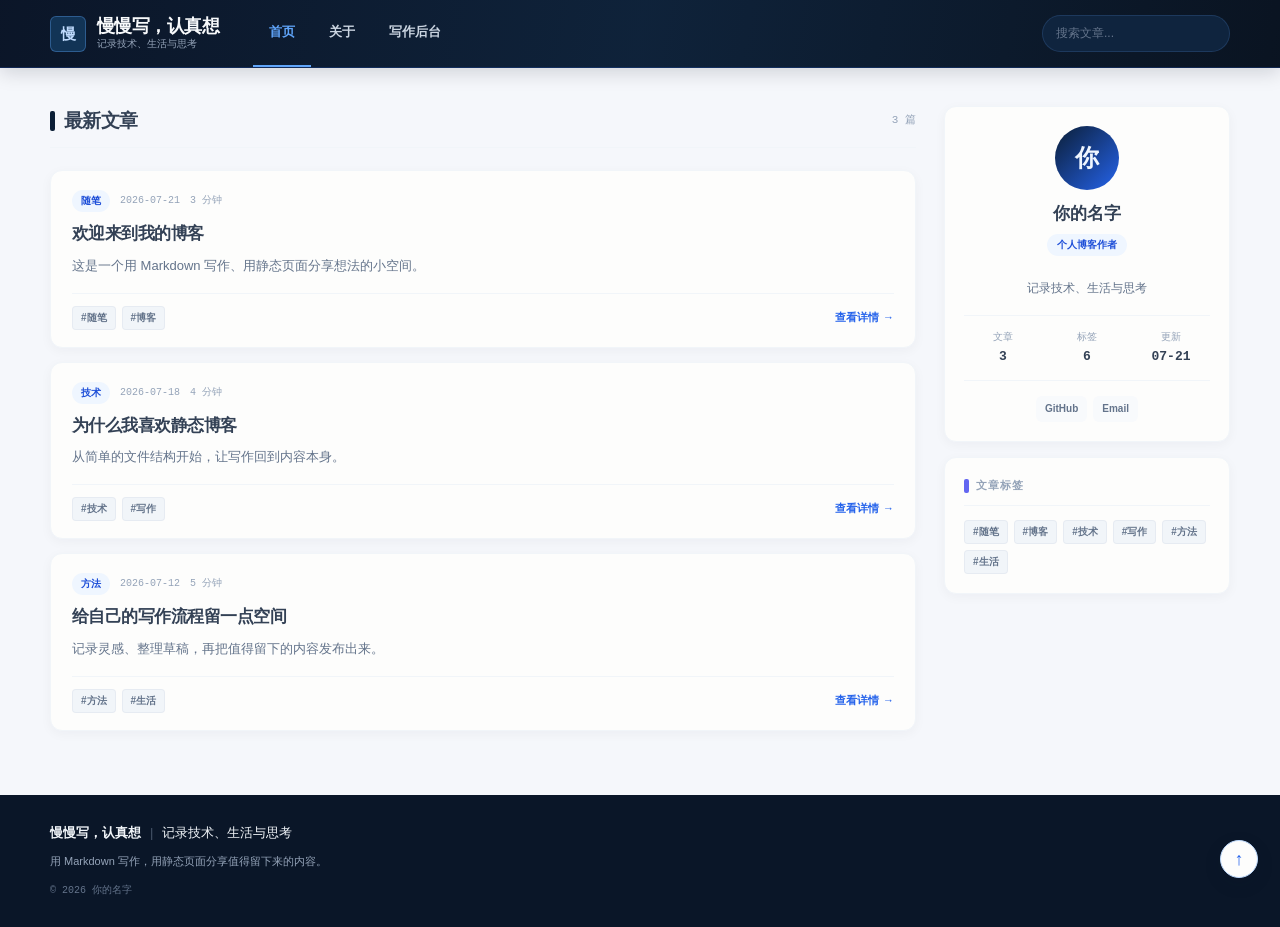
==== index.html @ c5076137 "Initial commit" ====
<!doctype html>
<html lang="zh-CN">
  <head>
    <meta charset="UTF-8" />
    <meta name="viewport" content="width=device-width, initial-scale=1.0" />
    <meta name="description" content="个人博客，记录技术、生活与思考" />
    <meta name="theme-color" content="#0b1e36" />
    <title>个人博客</title>
    <link rel="stylesheet" href="css/style.css" />
    <script src="js/config.js" defer></script>
    <script src="js/markdown.js" defer></script>
    <script src="js/app.js" defer></script>
  </head>
  <body>
    <header class="navbar">
      <div class="nav-container">
        <a class="nav-brand-group" href="#/" aria-label="返回首页">
          <span class="nav-logo" data-brand-mark>博</span>
          <span class="nav-brand-text">
            <strong class="nav-brand" data-site-title>个人博客</strong>
            <small class="nav-tagline" data-site-description>记录技术、生活与思考</small>
          </span>
        </a>

        <nav class="nav-center" id="site-nav" aria-label="主导航">
          <a class="nav-link" href="#/" data-nav="home">首页</a>
          <a class="nav-link" href="#/about" data-nav="about">关于</a>
          <a class="nav-link" href="admin/" target="_blank" rel="noreferrer">写作后台</a>
        </nav>

        <div class="nav-actions">
          <label class="nav-search">
            <span class="sr-only">搜索文章</span>
            <input id="searchInput" class="nav-search-input" type="search" placeholder="搜索文章..." autocomplete="off" />
          </label>
          <button class="nav-mobile-toggle" id="menuToggle" type="button" aria-expanded="false" aria-controls="site-nav">菜单</button>
        </div>
      </div>
    </header>

    <main id="app" class="main-content" tabindex="-1"></main>

    <footer class="footer">
      <div class="footer-inner">
        <div class="footer-brand">
          <span class="footer-brand-name" data-site-title>个人博客</span>
          <span class="footer-sep">|</span>
          <span data-site-description>记录技术、生活与思考</span>
        </div>
        <p class="footer-desc">用 Markdown 写作，用静态页面分享值得留下来的内容。</p>
        <p class="footer-copy">© <span data-current-year>2026</span> <span data-site-author>你的名字</span></p>
      </div>
    </footer>

    <button class="back-to-top" id="backToTop" type="button" aria-label="回到顶部">↑</button>
  </body>
</html>
---- css/style.css ----
:root {
  color-scheme: light;
  --color-bg: #f5f7fb;
  --color-surface: #fdfdfc;
  --color-surface-soft: #f8fafc;
  --color-text: #334155;
  --color-text-secondary: #64748b;
  --color-text-muted: #94a3b8;
  --color-brand-deep: #0b1e36;
  --color-brand-primary: #123456;
  --color-brand-blue: #2563eb;
  --color-primary-hover: #1d4ed8;
  --color-border: #e2e8f0;
  --color-border-light: #f1f5f9;
  --color-card-shadow: rgba(15, 23, 42, 0.04);
  --color-card-hover-shadow: rgba(15, 23, 42, 0.1);
  --color-tag-bg: #f1f5f9;
  --color-tag-text: #64748b;
  --color-tag-hover-bg: #eff6ff;
  --color-tag-hover-text: #2563eb;
  --color-category-bg: #eff6ff;
  --color-category-text: #1d4ed8;
  --font-sans: ui-sans-serif, -apple-system, BlinkMacSystemFont, "Segoe UI", "Noto Sans SC", sans-serif;
  --font-display: ui-sans-serif, -apple-system, BlinkMacSystemFont, "Segoe UI", "Noto Sans SC", sans-serif;
  --font-mono: ui-monospace, SFMono-Regular, Menlo, Consolas, monospace;
  --max-width-wide: 1180px;
  --max-width: 780px;
  --nav-height: 68px;
  --border-radius-sm: 6px;
  --border-radius: 12px;
  --border-radius-lg: 16px;
}

* {
  box-sizing: border-box;
}

html {
  scroll-behavior: smooth;
  font-size: 16px;
  -webkit-font-smoothing: antialiased;
}

body {
  min-width: 320px;
  min-height: 100vh;
  margin: 0;
  display: flex;
  flex-direction: column;
  background: var(--color-bg);
  color: var(--color-text);
  font-family: var(--font-sans);
  line-height: 1.6;
}

button,
input,
a {
  -webkit-tap-highlight-color: transparent;
}

a {
  color: var(--color-brand-blue);
  text-decoration: none;
  transition: color 180ms ease, background 180ms ease, border-color 180ms ease, transform 180ms ease;
}

a:hover {
  color: var(--color-primary-hover);
}

button:focus-visible,
input:focus-visible,
a:focus-visible {
  outline: 3px solid rgba(37, 99, 235, 0.3);
  outline-offset: 3px;
}

.sr-only {
  position: absolute;
  width: 1px;
  height: 1px;
  padding: 0;
  overflow: hidden;
  clip: rect(0, 0, 0, 0);
  white-space: nowrap;
  border: 0;
}

.navbar {
  position: sticky;
  top: 0;
  z-index: 20;
  height: var(--nav-height);
  background: linear-gradient(100deg, rgba(6, 17, 36, 0.98), rgba(10, 30, 54, 0.98), rgba(5, 15, 29, 0.98));
  border-bottom: 1px solid rgba(37, 99, 235, 0.22);
  box-shadow: 0 5px 18px rgba(5, 15, 29, 0.15);
}

.nav-container {
  width: min(var(--max-width-wide), calc(100% - 40px));
  height: 100%;
  margin: 0 auto;
  display: flex;
  align-items: center;
}

.nav-brand-group {
  display: flex;
  align-items: center;
  gap: 11px;
  color: #f1f5f9;
}

.nav-brand-group:hover {
  color: #f1f5f9;
}

.nav-logo {
  width: 36px;
  height: 36px;
  display: grid;
  place-items: center;
  border: 1px solid rgba(96, 165, 250, 0.35);
  border-radius: var(--border-radius-sm);
  background: var(--color-brand-primary);
  color: #bfdbfe;
  font-size: 15px;
  font-weight: 800;
}

.nav-brand-text {
  display: flex;
  flex-direction: column;
}

.nav-brand {
  color: #f8fafc;
  font-size: 18px;
  font-weight: 800;
  letter-spacing: -0.03em;
  line-height: 1.2;
}

.nav-tagline {
  color: #94a3b8;
  font-size: 10px;
  line-height: 1.4;
}

.nav-center {
  height: 100%;
  margin-left: 34px;
  display: flex;
  align-items: center;
  gap: 2px;
}

.nav-link {
  height: 100%;
  padding: 0 16px;
  display: inline-flex;
  align-items: center;
  border-bottom: 2px solid transparent;
  color: #cbd5e1;
  font-size: 13px;
  font-weight: 600;
}

.nav-link:hover,
.nav-link.active {
  border-bottom-color: #60a5fa;
  color: #60a5fa;
}

.nav-actions {
  margin-left: auto;
  display: flex;
  align-items: center;
  gap: 10px;
}

.nav-search {
  position: relative;
}

.nav-search-input {
  width: 188px;
  padding: 8px 13px;
  border: 1px solid rgba(30, 58, 95, 0.95);
  border-radius: 999px;
  outline: 0;
  background: rgba(15, 36, 62, 1);
  color: #e2e8f0;
  font: inherit;
  font-size: 12px;
  transition: width 200ms ease, border-color 200ms ease, box-shadow 200ms ease;
}

.nav-search-input::placeholder {
  color: #64748b;
}

.nav-search-input:focus {
  width: 240px;
  border-color: #60a5fa;
  box-shadow: 0 0 0 1px #60a5fa;
}

.nav-mobile-toggle {
  display: none;
  min-height: 42px;
  padding: 0 12px;
  border: 1px solid rgba(30, 58, 95, 0.95);
  border-radius: var(--border-radius-sm);
  background: transparent;
  color: #cbd5e1;
  cursor: pointer;
  font: inherit;
  font-size: 12px;
}

.main-content {
  flex: 1;
  padding: 38px 20px 64px;
}

.container {
  max-width: var(--max-width-wide);
  margin: 0 auto;
}

.container--narrow {
  max-width: var(--max-width);
}

.home-layout {
  display: grid;
  grid-template-columns: minmax(0, 1fr) 286px;
  gap: 28px;
  align-items: start;
}

.article-list,
.sidebar {
  min-width: 0;
}

.filter-bar {
  min-height: 42px;
  margin-bottom: 20px;
  padding: 9px 13px;
  display: flex;
  align-items: center;
  justify-content: space-between;
  gap: 14px;
  border: 1px solid #bfdbfe;
  border-radius: var(--border-radius-sm);
  background: rgba(239, 246, 255, 0.72);
  color: #1e40af;
  font-size: 12px;
}

.filter-bar a {
  color: var(--color-brand-blue);
  font-weight: 700;
  text-decoration: underline;
}

.section-heading {
  margin-bottom: 22px;
  padding-bottom: 11px;
  display: flex;
  align-items: center;
  justify-content: space-between;
  gap: 16px;
  border-bottom: 1px solid var(--color-border-light);
}

.section-heading-left {
  display: flex;
  align-items: center;
  gap: 9px;
}

.section-heading-left h1 {
  margin: 0;
  color: var(--color-text);
  font-size: 19px;
  font-weight: 800;
  letter-spacing: -0.03em;
}

.section-heading-bar {
  width: 5px;
  height: 20px;
  border-radius: 2px;
  background: var(--color-brand-deep);
}

.post-count {
  color: var(--color-text-muted);
  font-family: var(--font-mono);
  font-size: 11px;
}

.card-list {
  display: flex;
  flex-direction: column;
  gap: 14px;
}

.card {
  display: block;
  padding: 19px 21px 17px;
  border: 1px solid var(--color-border-light);
  border-radius: var(--border-radius);
  background: var(--color-surface);
  box-shadow: 0 3px 12px var(--color-card-shadow);
}

.card:hover {
  border-color: #bfdbfe;
  box-shadow: 0 10px 24px var(--color-card-hover-shadow);
  transform: translateY(-2px);
}

.card-meta {
  display: flex;
  flex-wrap: wrap;
  align-items: center;
  gap: 10px;
  margin-bottom: 10px;
  color: var(--color-text-muted);
  font-family: var(--font-mono);
  font-size: 10px;
}

.card-category {
  padding: 3px 9px;
  border-radius: 999px;
  background: var(--color-category-bg);
  color: var(--color-category-text);
  font-family: var(--font-sans);
  font-size: 10px;
  font-weight: 700;
}

.card-title {
  margin: 0 0 8px;
  color: var(--color-text);
  font-size: 17px;
  font-weight: 800;
  letter-spacing: -0.03em;
  line-height: 1.45;
}

.card:hover .card-title {
  color: var(--color-brand-blue);
}

.card-excerpt {
  display: -webkit-box;
  margin: 0;
  overflow: hidden;
  color: var(--color-text-secondary);
  font-size: 13px;
  line-height: 1.75;
  -webkit-box-orient: vertical;
  -webkit-line-clamp: 2;
}

.card-bottom {
  min-height: 29px;
  margin-top: 15px;
  padding-top: 12px;
  display: flex;
  align-items: center;
  justify-content: space-between;
  gap: 14px;
  border-top: 1px solid var(--color-border-light);
}

.card-tags,
.tag-cloud,
.article-tags,
.author-socials {
  display: flex;
  flex-wrap: wrap;
  gap: 6px;
}

.tag {
  padding: 3px 8px;
  border: 1px solid rgba(226, 232, 240, 0.72);
  border-radius: 4px;
  background: var(--color-tag-bg);
  color: var(--color-tag-text);
  cursor: pointer;
  font-size: 10px;
  font-weight: 600;
}

.tag:hover,
.tag.is-selected {
  border-color: #bfdbfe;
  background: var(--color-tag-hover-bg);
  color: var(--color-tag-hover-text);
}

.card-read-more {
  display: inline-flex;
  align-items: center;
  gap: 4px;
  flex-shrink: 0;
  color: var(--color-brand-blue);
  font-size: 11px;
  font-weight: 800;
}

.card-read-more span {
  transition: transform 180ms ease;
}

.card:hover .card-read-more span {
  transform: translateX(4px);
}

.sidebar {
  display: flex;
  flex-direction: column;
  gap: 15px;
}

.sidebar-card {
  padding: 19px;
  border: 1px solid var(--color-border-light);
  border-radius: var(--border-radius);
  background: var(--color-surface);
  box-shadow: 0 3px 12px var(--color-card-shadow);
}

.author-card {
  text-align: center;
}

.author-avatar {
  width: 64px;
  height: 64px;
  margin: 0 auto 10px;
  display: grid;
  place-items: center;
  overflow: hidden;
  border-radius: 50%;
  background: linear-gradient(135deg, #0b1e36, #2563eb);
  color: #eff6ff;
  font-size: 24px;
  font-weight: 800;
}

.author-avatar img {
  width: 100%;
  height: 100%;
  object-fit: cover;
}

.author-name {
  margin: 0;
  color: var(--color-text);
  font-size: 17px;
  font-weight: 800;
}

.author-title {
  display: inline-block;
  margin-top: 7px;
  padding: 3px 10px;
  border-radius: 999px;
  background: var(--color-category-bg);
  color: var(--color-category-text);
  font-size: 10px;
  font-weight: 700;
}

.author-bio {
  margin: 12px 0 0;
  color: var(--color-text-secondary);
  font-size: 12px;
  line-height: 1.7;
}

.author-stats {
  margin-top: 16px;
  padding: 13px 0;
  display: grid;
  grid-template-columns: repeat(3, 1fr);
  gap: 6px;
  border-top: 1px solid var(--color-border-light);
  border-bottom: 1px solid var(--color-border-light);
}

.author-stats div {
  display: grid;
  gap: 2px;
}

.author-stats span {
  color: var(--color-text-muted);
  font-size: 10px;
}

.author-stats strong {
  color: var(--color-text);
  font-family: var(--font-mono);
  font-size: 13px;
}

.author-socials {
  justify-content: center;
  margin-top: 15px;
}

.social-btn {
  padding: 5px 9px;
  border-radius: var(--border-radius-sm);
  background: var(--color-surface-soft);
  color: var(--color-text-secondary);
  font-size: 10px;
  font-weight: 700;
}

.social-btn:hover {
  background: var(--color-tag-hover-bg);
  color: var(--color-brand-blue);
}

.sidebar-card-title {
  margin: 0 0 14px;
  padding-bottom: 10px;
  display: flex;
  align-items: center;
  gap: 7px;
  border-bottom: 1px solid var(--color-border-light);
  color: var(--color-text-muted);
  font-size: 11px;
  font-weight: 800;
  letter-spacing: 0.1em;
  text-transform: uppercase;
}

.title-bar {
  width: 5px;
  height: 14px;
  border-radius: 2px;
  background: #6366f1;
}

.loading {
  min-height: 260px;
  display: grid;
  place-items: center;
  gap: 10px;
  color: var(--color-text-muted);
  font-size: 12px;
}

.loading-bar {
  width: 28px;
  height: 3px;
  display: block;
  overflow: hidden;
  background: var(--color-border);
}

.loading-bar::after {
  display: block;
  width: 45%;
  height: 100%;
  background: var(--color-brand-blue);
  content: "";
  animation: loading 900ms ease-in-out infinite alternate;
}

@keyframes loading {
  from { transform: translateX(-100%); }
  to { transform: translateX(220%); }
}

.article-detail {
  padding: 30px clamp(22px, 5vw, 54px) 52px;
  border: 1px solid var(--color-border-light);
  border-radius: var(--border-radius-lg);
  background: var(--color-surface);
  box-shadow: 0 4px 20px var(--color-card-shadow);
}

.article-breadcrumb {
  margin-bottom: 28px;
  display: flex;
  align-items: center;
  justify-content: space-between;
  gap: 16px;
  color: var(--color-text-muted);
  font-size: 11px;
}

.back-link {
  color: var(--color-brand-blue);
  font-weight: 700;
}

.breadcrumb-path {
  display: flex;
  align-items: center;
  gap: 8px;
  overflow: hidden;
  white-space: nowrap;
}

.breadcrumb-current {
  overflow: hidden;
  text-overflow: ellipsis;
  color: var(--color-text-secondary);
}

.article-title {
  margin: 0 0 14px;
  color: var(--color-text);
  font-size: clamp(28px, 4vw, 42px);
  font-weight: 800;
  letter-spacing: -0.05em;
  line-height: 1.25;
}

.article-meta {
  display: flex;
  flex-wrap: wrap;
  align-items: center;
  gap: 9px;
  color: var(--color-text-muted);
  font-family: var(--font-mono);
  font-size: 10px;
}

.article-content {
  margin-top: 34px;
  color: var(--color-text-secondary);
  font-size: 15px;
  line-height: 1.85;
}

.article-content h1,
.article-content h2,
.article-content h3,
.article-content h4,
.article-content h5,
.article-content h6 {
  margin: 32px 0 12px;
  color: var(--color-text);
  font-weight: 800;
  line-height: 1.4;
}

.article-content h1 { font-size: 27px; }
.article-content h2 { padding-bottom: 8px; border-bottom: 1px solid var(--color-border-light); font-size: 22px; }
.article-content h3 { font-size: 18px; }
.article-content h4 { font-size: 16px; }

.article-content p {
  margin: 0 0 20px;
}

.article-content strong {
  color: var(--color-text);
  font-weight: 800;
}

.article-content a {
  color: var(--color-brand-blue);
  text-decoration: underline;
  text-underline-offset: 3px;
}

.article-content blockquote {
  margin: 22px 0;
  padding: 12px 16px;
  border-left: 4px solid var(--color-brand-blue);
  border-radius: 0 var(--border-radius) var(--border-radius) 0;
  background: rgba(239, 246, 255, 0.65);
  color: var(--color-text-secondary);
}

.article-content blockquote p:last-child {
  margin-bottom: 0;
}

.article-content code {
  padding: 2px 6px;
  border-radius: 4px;
  background: var(--color-surface-soft);
  color: #e11d48;
  font-family: var(--font-mono);
  font-size: 0.85em;
}

.article-content pre {
  overflow-x: auto;
  margin: 24px 0;
  padding: 18px;
  border: 1px solid #1e293b;
  border-radius: var(--border-radius);
  background: #0f172a;
  box-shadow: 0 4px 16px rgba(15, 23, 42, 0.12);
}

.article-content pre code {
  padding: 0;
  background: transparent;
  color: #e2e8f0;
  font-size: 13px;
  line-height: 1.7;
}

.article-content img {
  display: block;
  max-width: 100%;
  height: auto;
  margin: 24px 0;
  border-radius: var(--border-radius);
}

.article-content ul,
.article-content ol {
  margin: 14px 0 22px;
  padding-left: 26px;
}

.article-content li {
  margin-bottom: 6px;
}

.article-content hr {
  margin: 32px 0;
  border: 0;
  border-top: 1px solid var(--color-border);
}

.article-tags {
  align-items: center;
  margin-top: 28px;
  padding-top: 18px;
  border-top: 1px solid var(--color-border-light);
  color: var(--color-text-muted);
  font-size: 11px;
}

.not-found {
  padding: 72px 0;
  text-align: center;
}

.not-found-title {
  margin: 0;
  color: var(--color-brand-deep);
  font-size: 54px;
  font-weight: 800;
}

.not-found-text {
  margin: 10px 0;
  color: var(--color-text-secondary);
}

.empty-state {
  padding: 50px 0;
  color: var(--color-text-muted);
  text-align: center;
}

.empty-state a {
  display: inline-block;
  margin-top: 8px;
  font-size: 12px;
  font-weight: 700;
}

.footer {
  padding: 28px 20px;
  background: #0a1628;
  color: #94a3b8;
}

.footer-inner {
  max-width: var(--max-width-wide);
  margin: 0 auto;
}

.footer-brand {
  display: flex;
  align-items: center;
  flex-wrap: wrap;
  gap: 9px;
  color: #f1f5f9;
  font-size: 13px;
}

.footer-brand-name {
  font-weight: 800;
}

.footer-sep {
  color: #475569;
}

.footer-desc {
  max-width: 580px;
  margin: 10px 0 12px;
  color: #94a3b8;
  font-size: 11px;
}

.footer-copy {
  margin: 0;
  color: #64748b;
  font-family: var(--font-mono);
  font-size: 10px;
}

.back-to-top {
  position: fixed;
  right: 22px;
  bottom: 22px;
  z-index: 10;
  width: 38px;
  height: 38px;
  border: 1px solid #bfdbfe;
  border-radius: 50%;
  background: var(--color-surface);
  color: var(--color-brand-blue);
  cursor: pointer;
  font-size: 18px;
  line-height: 1;
  box-shadow: 0 6px 18px rgba(15, 23, 42, 0.12);
}

.back-to-top:hover {
  background: #eff6ff;
  transform: translateY(-3px);
}

@media (max-width: 768px) {
  .nav-container {
    width: min(100% - 28px, var(--max-width-wide));
  }

  .nav-search {
    display: none;
  }

  .nav-mobile-toggle {
    display: inline-flex;
    align-items: center;
    justify-content: center;
  }

  .nav-center {
    position: absolute;
    top: var(--nav-height);
    right: 0;
    left: 0;
    height: auto;
    margin: 0;
    padding: 8px 14px;
    display: none;
    flex-direction: column;
    align-items: stretch;
    border-top: 1px solid rgba(30, 58, 95, 0.9);
    background: #071324;
    box-shadow: 0 8px 16px rgba(0, 0, 0, 0.2);
  }

  .nav-center.open {
    display: flex;
  }

  .nav-link {
    width: 100%;
    height: auto;
    padding: 12px;
    border: 0;
    border-radius: var(--border-radius-sm);
  }

  .nav-link.active,
  .nav-link:hover {
    background: rgba(37, 99, 235, 0.18);
  }

  .main-content {
    padding: 26px 14px 48px;
  }

  .home-layout {
    grid-template-columns: 1fr;
  }

  .sidebar {
    display: grid;
    grid-template-columns: 1fr 1fr;
    align-items: start;
  }

  .article-detail {
    padding: 24px 18px 38px;
  }
}

@media (max-width: 520px) {
  .nav-brand {
    font-size: 16px;
  }

  .nav-tagline {
    display: none;
  }

  .sidebar {
    grid-template-columns: 1fr;
  }

  .section-heading {
    align-items: flex-start;
    flex-direction: column;
    gap: 5px;
  }

  .card {
    padding: 17px 16px 15px;
  }

  .card-bottom {
    align-items: flex-start;
    flex-direction: column;
  }

  .article-breadcrumb {
    align-items: flex-start;
    flex-direction: column;
    gap: 8px;
  }
}

@media (prefers-color-scheme: dark) {
  :root {
    color-scheme: dark;
    --color-bg: #0f172a;
    --color-surface: #1e293b;
    --color-surface-soft: #1e293b;
    --color-text: #e2e8f0;
    --color-text-secondary: #94a3b8;
    --color-text-muted: #64748b;
    --color-border: #334155;
    --color-border-light: #1e293b;
    --color-card-shadow: rgba(0, 0, 0, 0.2);
    --color-card-hover-shadow: rgba(0, 0, 0, 0.4);
    --color-tag-bg: #263449;
    --color-tag-text: #94a3b8;
    --color-tag-hover-bg: rgba(37, 99, 235, 0.16);
    --color-tag-hover-text: #60a5fa;
    --color-category-bg: rgba(37, 99, 235, 0.16);
    --color-category-text: #60a5fa;
  }

  .article-content blockquote {
    background: rgba(37, 99, 235, 0.1);
  }

  .article-content code {
    color: #fb7185;
  }

  .not-found-title {
    color: #e2e8f0;
  }

  .back-to-top:hover {
    background: #1e293b;
  }
}

@media (prefers-reduced-motion: reduce) {
  *,
  *::before,
  *::after {
    scroll-behavior: auto !important;
    animation-duration: 0.01ms !important;
    transition-duration: 0.01ms !important;
  }
}

@media print {
  .navbar,
  .footer,
  .back-to-top,
  .sidebar {
    display: none;
  }

  .main-content {
    padding: 0;
  }

  .home-layout {
    grid-template-columns: 1fr;
  }

  .article-detail {
    border: 0;
    box-shadow: none;
  }
}
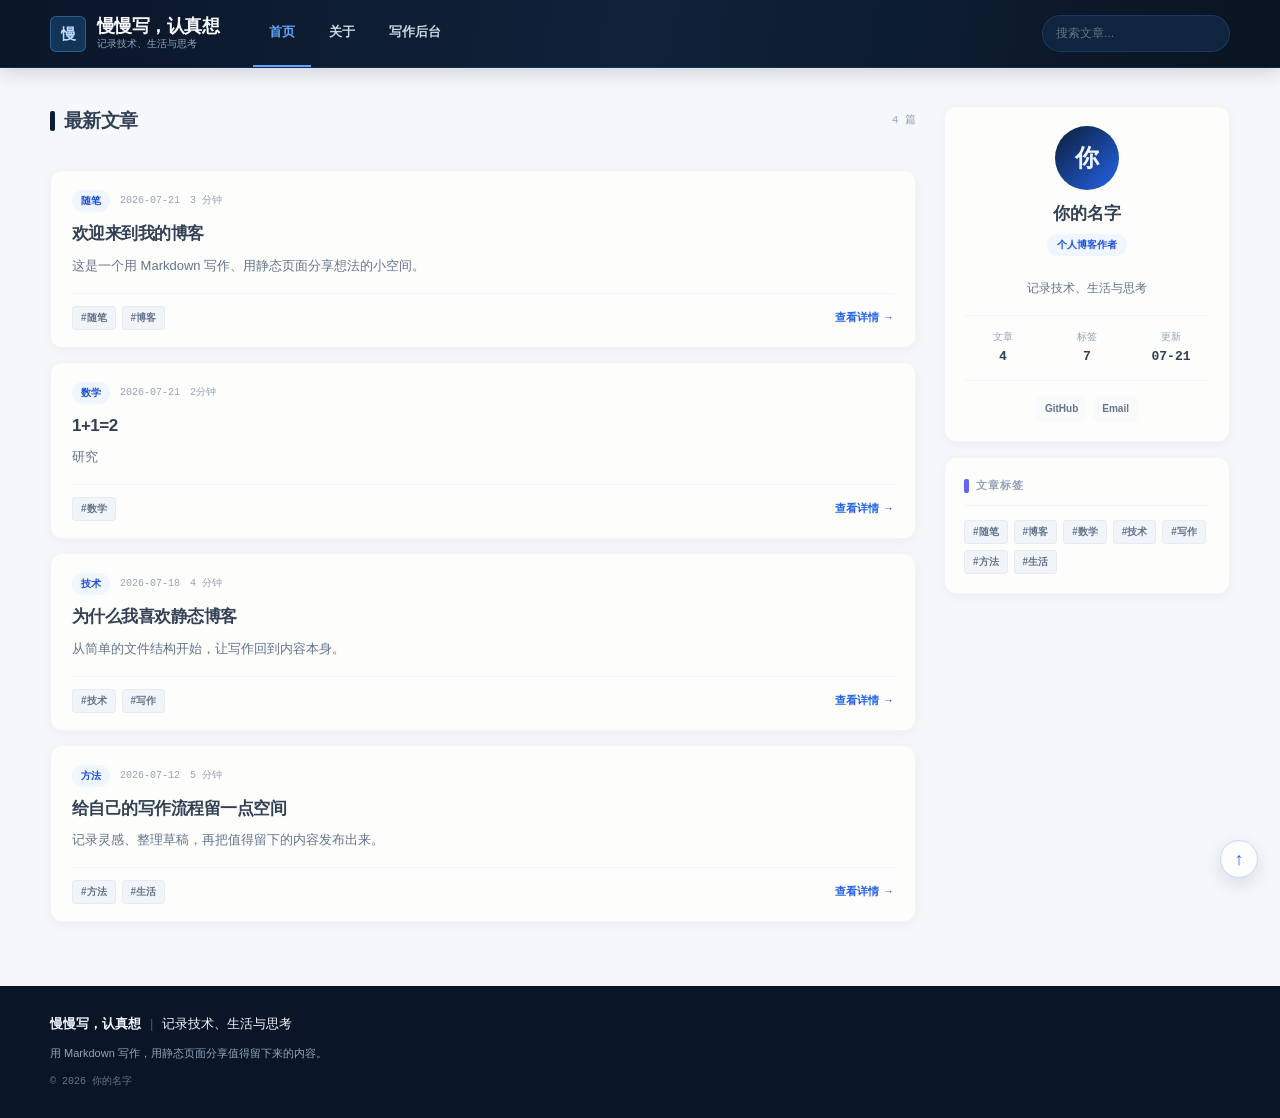
==== commit 50e16b4b: "Add CMS site settings" ====
--- a/index.html
+++ b/index.html
@@ -7,6 +7,7 @@
     <meta name="theme-color" content="#0b1e36" />
     <title>个人博客</title>
     <link rel="stylesheet" href="css/style.css" />
+    <script src="https://identity.netlify.com/v1/netlify-identity-widget.js"></script>
     <script src="js/config.js" defer></script>
     <script src="js/markdown.js" defer></script>
     <script src="js/app.js" defer></script>
@@ -25,7 +26,7 @@
         <nav class="nav-center" id="site-nav" aria-label="主导航">
           <a class="nav-link" href="#/" data-nav="home">首页</a>
           <a class="nav-link" href="#/about" data-nav="about">关于</a>
-          <a class="nav-link" href="admin/" target="_blank" rel="noreferrer">写作后台</a>
+          <a class="nav-link" href="https://tumaopersonal-blog.netlify.app/admin/" target="_blank" rel="noreferrer">写作后台</a>
         </nav>
 
         <div class="nav-actions">
@@ -53,5 +54,16 @@
     </footer>
 
     <button class="back-to-top" id="backToTop" type="button" aria-label="回到顶部">↑</button>
+    <script>
+      if (window.netlifyIdentity) {
+        window.netlifyIdentity.on("init", function (user) {
+          if (!user) {
+            window.netlifyIdentity.on("login", function () {
+              document.location.href = "/admin/";
+            });
+          }
+        });
+      }
+    </script>
   </body>
 </html>
